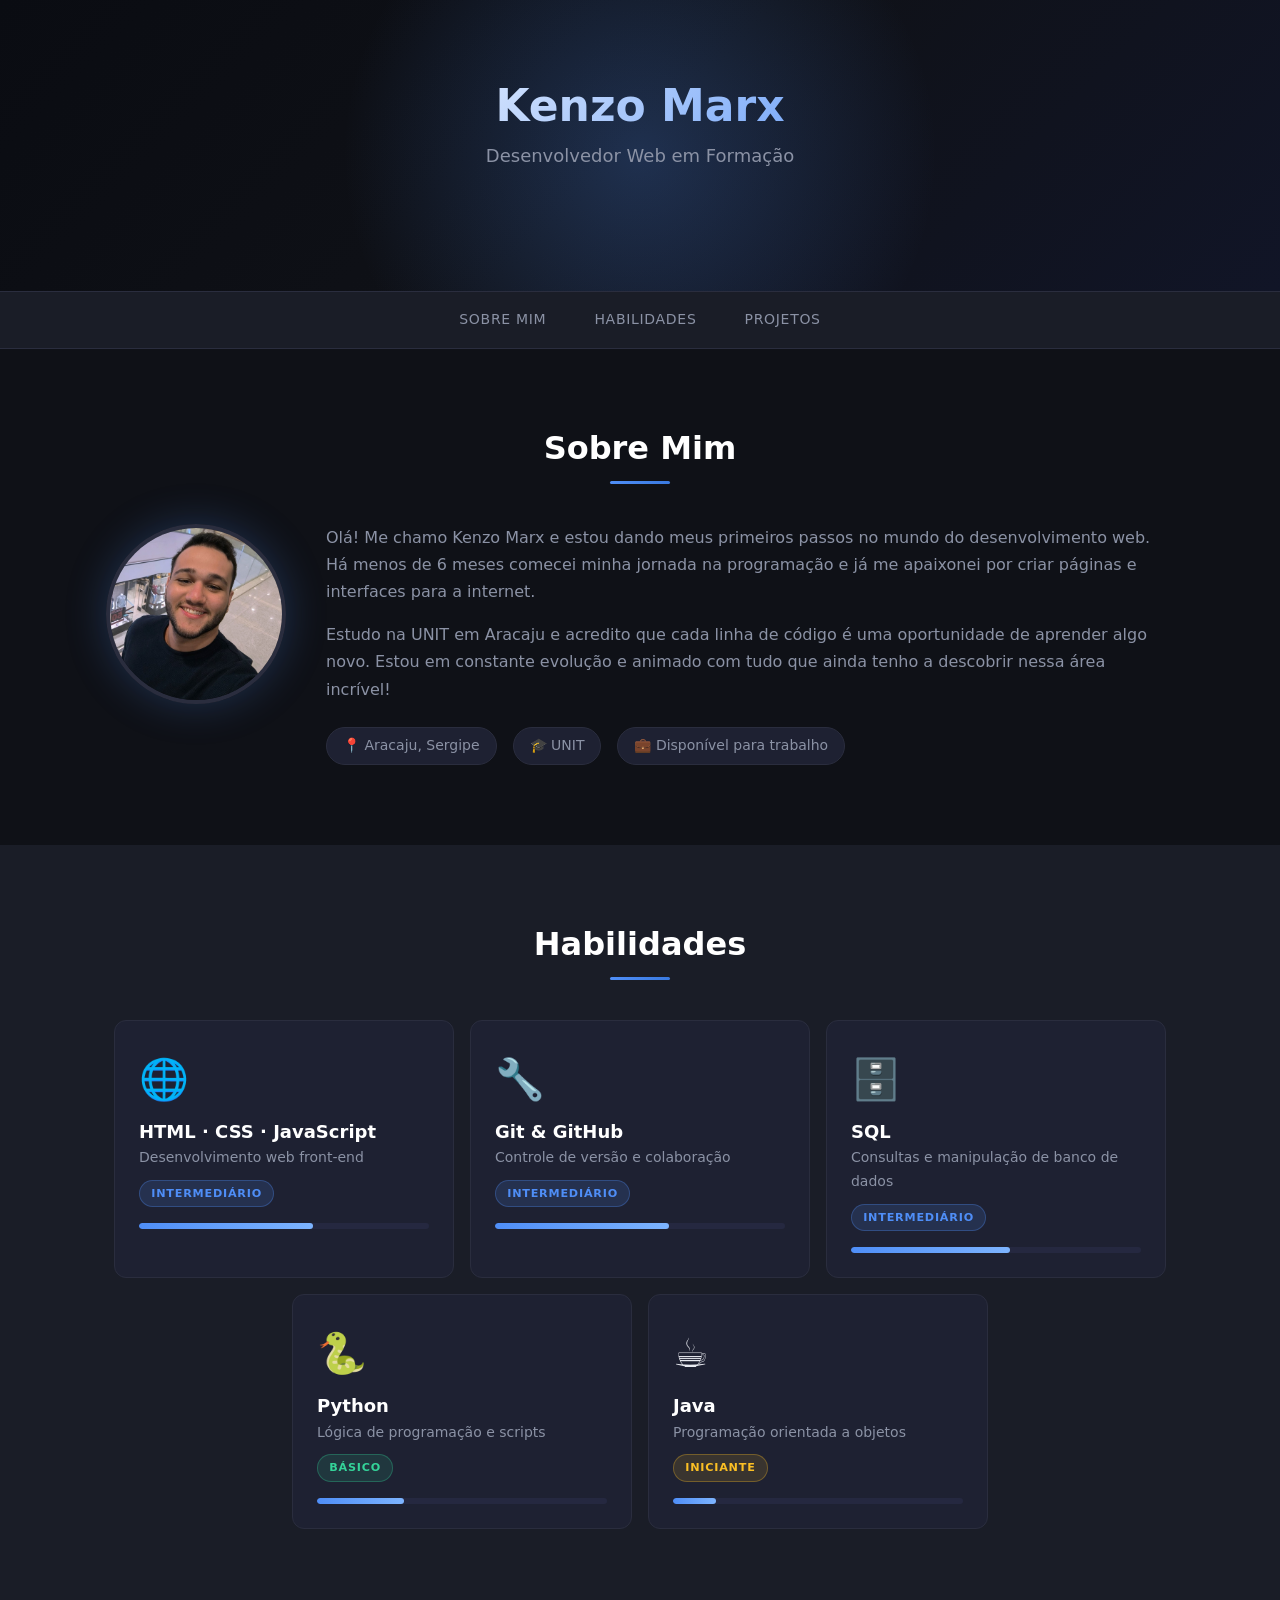
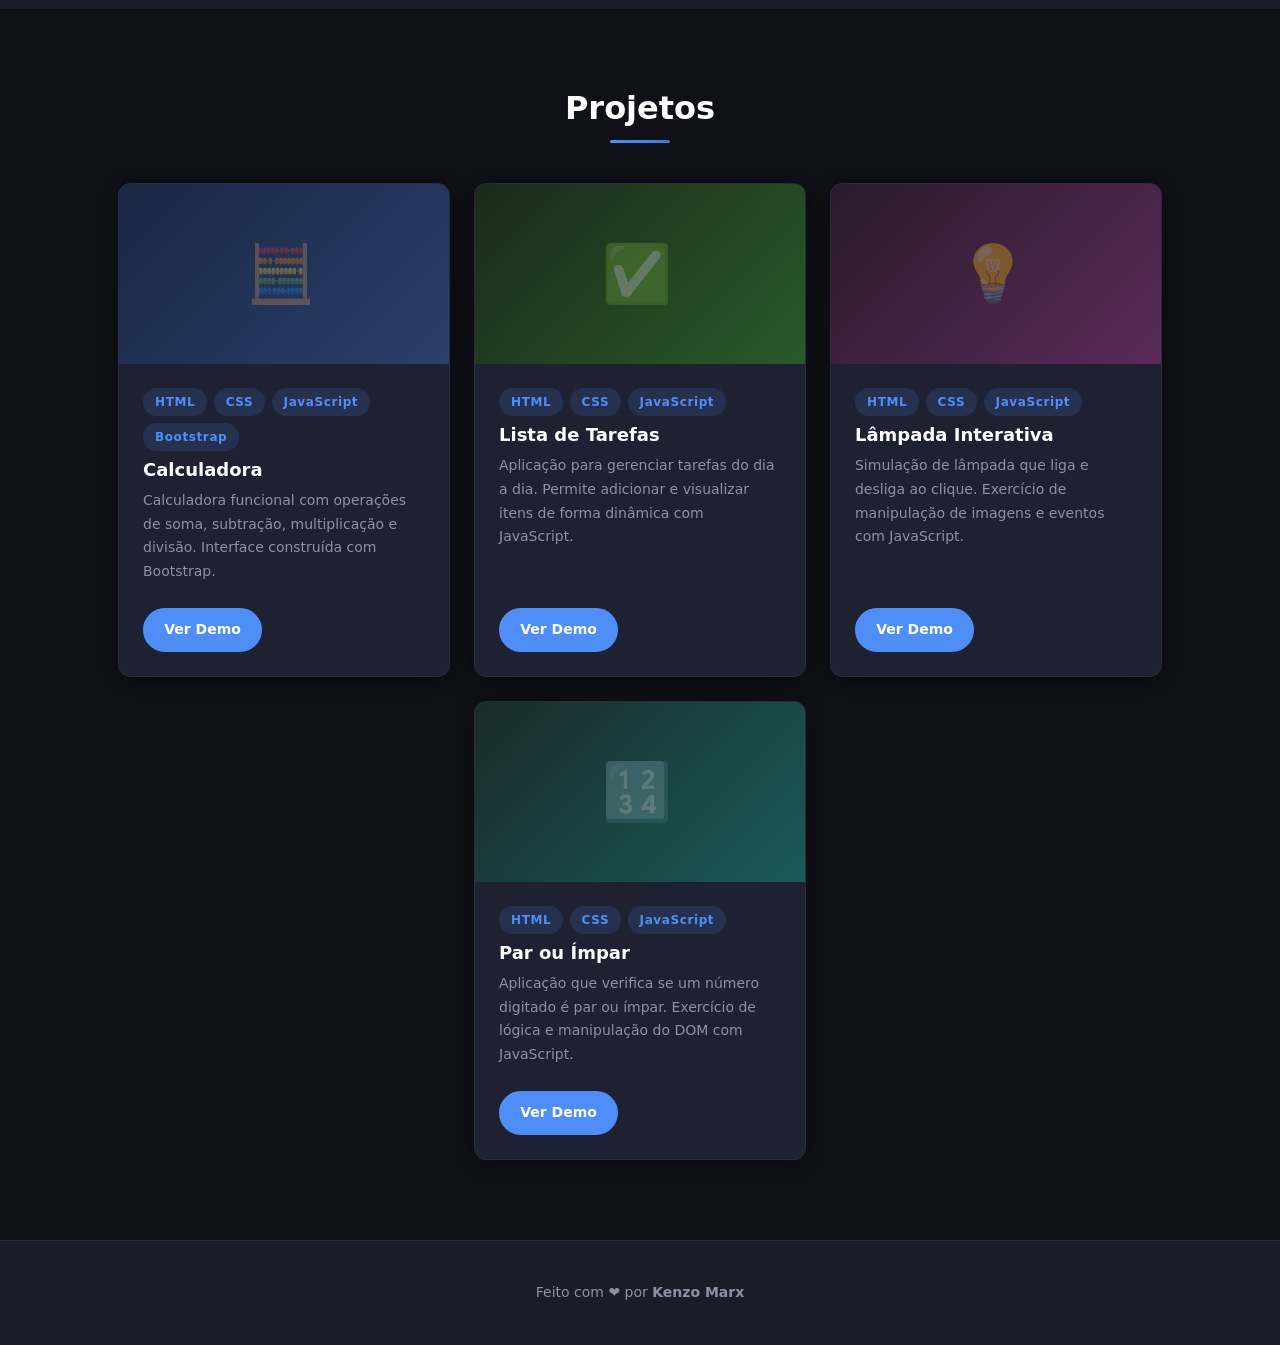
==== index.html @ 4694ff46 "Primeiro commit" ====
<!DOCTYPE html>
<html lang="pt-BR">

<head>
  <meta charset="UTF-8">
  <meta name="viewport" content="width=device-width, initial-scale=1.0">
  <meta name="description" content="Portfólio de Kenzo Marx - Desenvolvedor Web em formação">
  <title>Kenzo Marx | Desenvolvedor Web</title>
  <link rel="stylesheet" href="style.css">
</head>

<body>

  <header class="cabecalho">
    <div class="cabecalho__conteudo">
      <h1 class="cabecalho__nome">Kenzo Marx</h1>
      <p class="cabecalho__profissao">Desenvolvedor Web em Formação</p>
    </div>
  </header>

  <nav class="navegacao" id="navegacao">
    <ul class="navegacao__lista">
      <li class="navegacao__item">
        <a href="#sobre" class="navegacao__link">Sobre Mim</a>
      </li>
      <li class="navegacao__item">
        <a href="#habilidades" class="navegacao__link">Habilidades</a>
      </li>
      <li class="navegacao__item">
        <a href="#projetos" class="navegacao__link">Projetos</a>
      </li>
    </ul>
  </nav>

  <main>

    <section class="secao" id="sobre">
      <div class="conteiner">
        <h2 class="secao__titulo">Sobre Mim</h2>
        <div class="sobre">
          <div class="sobre__foto">
            <img
              src="imgs/WhatsApp Image 2026-05-05 at 22.52.01.jpeg"
              alt="Foto de Kenzo Marx"
              class="foto-perfil"
            >
          </div>
          <div class="sobre__texto">
            <p>
              Olá! Me chamo Kenzo Marx e estou dando meus primeiros passos
              no mundo do desenvolvimento web. Há menos de 6 meses comecei
              minha jornada na programação e já me apaixonei por criar
              páginas e interfaces para a internet.
            </p>
            <p>
              Estudo na UNIT em Aracaju e acredito que cada linha de código
              é uma oportunidade de aprender algo novo. Estou em constante
              evolução e animado com tudo que ainda tenho a descobrir
              nessa área incrível!
            </p>
            <div class="sobre__informacoes">
              <span class="sobre__dado">📍 Aracaju, Sergipe</span>
              <span class="sobre__dado">🎓 UNIT</span>
              <span class="sobre__dado">💼 Disponível para trabalho</span>
            </div>
          </div>
        </div>
      </div>
    </section>

    <section class="secao secao--alternada" id="habilidades">
      <div class="conteiner">
        <h2 class="secao__titulo">Habilidades</h2>
        <div class="habilidades">

          <div class="cartao-habilidade">
            <div class="cartao-habilidade__icone">🌐</div>
            <h3 class="cartao-habilidade__nome">HTML · CSS · JavaScript</h3>
            <p class="cartao-habilidade__descricao">Desenvolvimento web front-end</p>
            <span class="cartao-habilidade__nivel cartao-habilidade__nivel--intermediario">Intermediário</span>
            <div class="cartao-habilidade__barra">
              <div class="cartao-habilidade__progresso" style="--progresso: 60%"></div>
            </div>
          </div>

          <div class="cartao-habilidade">
            <div class="cartao-habilidade__icone">🔧</div>
            <h3 class="cartao-habilidade__nome">Git & GitHub</h3>
            <p class="cartao-habilidade__descricao">Controle de versão e colaboração</p>
            <span class="cartao-habilidade__nivel cartao-habilidade__nivel--intermediario">Intermediário</span>
            <div class="cartao-habilidade__barra">
              <div class="cartao-habilidade__progresso" style="--progresso: 60%"></div>
            </div>
          </div>

          <div class="cartao-habilidade">
            <div class="cartao-habilidade__icone">🗄️</div>
            <h3 class="cartao-habilidade__nome">SQL</h3>
            <p class="cartao-habilidade__descricao">Consultas e manipulação de banco de dados</p>
            <span class="cartao-habilidade__nivel cartao-habilidade__nivel--intermediario">Intermediário</span>
            <div class="cartao-habilidade__barra">
              <div class="cartao-habilidade__progresso" style="--progresso: 55%"></div>
            </div>
          </div>

          <div class="cartao-habilidade">
            <div class="cartao-habilidade__icone">🐍</div>
            <h3 class="cartao-habilidade__nome">Python</h3>
            <p class="cartao-habilidade__descricao">Lógica de programação e scripts</p>
            <span class="cartao-habilidade__nivel cartao-habilidade__nivel--basico">Básico</span>
            <div class="cartao-habilidade__barra">
              <div class="cartao-habilidade__progresso" style="--progresso: 30%"></div>
            </div>
          </div>

          <div class="cartao-habilidade">
            <div class="cartao-habilidade__icone">☕</div>
            <h3 class="cartao-habilidade__nome">Java</h3>
            <p class="cartao-habilidade__descricao">Programação orientada a objetos</p>
            <span class="cartao-habilidade__nivel cartao-habilidade__nivel--iniciante">Iniciante</span>
            <div class="cartao-habilidade__barra">
              <div class="cartao-habilidade__progresso" style="--progresso: 15%"></div>
            </div>
          </div>

        </div>
      </div>
    </section>

    <section class="secao" id="projetos">
      <div class="conteiner">
        <h2 class="secao__titulo">Projetos</h2>
        <div class="projetos">

          <article class="cartao-projeto">
            <div class="cartao-projeto__imagem">
              <div class="cartao-projeto__reserva cartao-projeto__reserva--1">
                <span>🧮</span>
              </div>
            </div>
            <div class="cartao-projeto__corpo">
              <div class="cartao-projeto__etiquetas">
                <span class="etiqueta">HTML</span>
                <span class="etiqueta">CSS</span>
                <span class="etiqueta">JavaScript</span>
                <span class="etiqueta">Bootstrap</span>
              </div>
              <h3 class="cartao-projeto__titulo">Calculadora</h3>
              <p class="cartao-projeto__descricao">
                Calculadora funcional com operações de soma, subtração,
                multiplicação e divisão. Interface construída com Bootstrap.
              </p>
              <div class="cartao-projeto__links">
                <a href="calculadora/index2.html" target="_blank" class="botao botao--primario botao--pequeno">Ver Demo</a>
              </div>
            </div>
          </article>

          <article class="cartao-projeto">
            <div class="cartao-projeto__imagem">
              <div class="cartao-projeto__reserva cartao-projeto__reserva--2">
                <span>✅</span>
              </div>
            </div>
            <div class="cartao-projeto__corpo">
              <div class="cartao-projeto__etiquetas">
                <span class="etiqueta">HTML</span>
                <span class="etiqueta">CSS</span>
                <span class="etiqueta">JavaScript</span>
              </div>
              <h3 class="cartao-projeto__titulo">Lista de Tarefas</h3>
              <p class="cartao-projeto__descricao">
                Aplicação para gerenciar tarefas do dia a dia. Permite
                adicionar e visualizar itens de forma dinâmica com JavaScript.
              </p>
              <div class="cartao-projeto__links">
                <a href="atividade_lista_tarefas/index3.html" target="_blank" class="botao botao--primario botao--pequeno">Ver Demo</a>
              </div>
            </div>
          </article>

          <article class="cartao-projeto">
            <div class="cartao-projeto__imagem">
              <div class="cartao-projeto__reserva cartao-projeto__reserva--3">
                <span>💡</span>
              </div>
            </div>
            <div class="cartao-projeto__corpo">
              <div class="cartao-projeto__etiquetas">
                <span class="etiqueta">HTML</span>
                <span class="etiqueta">CSS</span>
                <span class="etiqueta">JavaScript</span>
              </div>
              <h3 class="cartao-projeto__titulo">Lâmpada Interativa</h3>
              <p class="cartao-projeto__descricao">
                Simulação de lâmpada que liga e desliga ao clique.
                Exercício de manipulação de imagens e eventos com JavaScript.
              </p>
              <div class="cartao-projeto__links">
                <a href="Lampada - Atividade/index.html" target="_blank" class="botao botao--primario botao--pequeno">Ver Demo</a>
              </div>
            </div>
          </article>

          <article class="cartao-projeto">
            <div class="cartao-projeto__imagem">
              <div class="cartao-projeto__reserva cartao-projeto__reserva--4">
                <span>🔢</span>
              </div>
            </div>
            <div class="cartao-projeto__corpo">
              <div class="cartao-projeto__etiquetas">
                <span class="etiqueta">HTML</span>
                <span class="etiqueta">CSS</span>
                <span class="etiqueta">JavaScript</span>
              </div>
              <h3 class="cartao-projeto__titulo">Par ou Ímpar</h3>
              <p class="cartao-projeto__descricao">
                Aplicação que verifica se um número digitado é par ou ímpar.
                Exercício de lógica e manipulação do DOM com JavaScript.
              </p>
              <div class="cartao-projeto__links">
                <a href="par ou impar/index1.html" target="_blank" class="botao botao--primario botao--pequeno">Ver Demo</a>
              </div>
            </div>
          </article>

        </div>
      </div>
    </section>


  </main>

  <footer class="rodape">
    <div class="conteiner">
      <div class="rodape__conteudo">
        <p class="rodape__texto">
          Feito com <span class="rodape__coracao">❤️</span> por
          <strong>Kenzo Marx</strong>
      </div>
    </div>
  </footer>

</body>
</html>
---- style.css ----
:root {
  --cor-primaria: #4f8ef7;
  --cor-primaria-escura: #3a7ae0;
  --cor-primaria-brilho: rgba(79, 142, 247, 0.25);

  --cor-fundo: #0f1117;
  --cor-fundo-alt: #1a1d27;
  --cor-fundo-cartao: #1e2132;
  --cor-fundo-entrada: #252840;

  --cor-texto: #e8eaf0;
  --cor-texto-suave: #8b92a5;
  --cor-texto-titulo: #ffffff;

  --cor-borda: #2a2d3e;
  --sombra-cartao: 0 4px 20px rgba(0, 0, 0, 0.4);
  --sombra-cartao-hover: 0 8px 40px rgba(79, 142, 247, 0.2);

  --fonte-familia: 'Segoe UI', system-ui, -apple-system, sans-serif;
  --fonte-tamanho-base: 1rem;
  --fonte-tamanho-pequena: 0.875rem;
  --fonte-tamanho-grande: 1.125rem;
  --fonte-tamanho-xl: 1.5rem;
  --fonte-tamanho-2xl: 2rem;
  --fonte-tamanho-3xl: 2.75rem;

  --espaco-xs: 0.5rem;
  --espaco-pequeno: 1rem;
  --espaco-medio: 1.5rem;
  --espaco-grande: 2.5rem;
  --espaco-xl: 5rem;

  --borda-arredondada-pequena: 8px;
  --borda-arredondada-media: 12px;
  --borda-arredondada-grande: 20px;
  --borda-arredondada-total: 9999px;

  --transicao: 0.3s ease;
}

*, *::before, *::after {
  box-sizing: border-box;
  margin: 0;
  padding: 0;
}

html {
  scroll-behavior: smooth;
}

body {
  font-family: var(--fonte-familia);
  font-size: var(--fonte-tamanho-base);
  line-height: 1.7;
  color: var(--cor-texto);
  background-color: var(--cor-fundo);
}

h1, h2, h3, h4, h5, h6 {
  color: var(--cor-texto-titulo);
  line-height: 1.2;
  font-weight: 700;
}

a {
  color: var(--cor-primaria);
  text-decoration: none;
}

img {
  max-width: 100%;
  display: block;
}

ul {
  list-style: none;
}

.conteiner {
  width: 100%;
  max-width: 1100px;
  margin-left: auto;
  margin-right: auto;
  padding-left: var(--espaco-pequeno);
  padding-right: var(--espaco-pequeno);
}

.botao {
  display: inline-flex;
  align-items: center;
  justify-content: center;
  gap: var(--espaco-xs);
  padding: 0.75rem 1.75rem;
  border-radius: var(--borda-arredondada-total);
  font-size: var(--fonte-tamanho-base);
  font-weight: 600;
  cursor: pointer;
  border: 2px solid transparent;
  transition: all var(--transicao);
}

.botao--primario {
  background-color: var(--cor-primaria);
  color: #ffffff;
  border-color: var(--cor-primaria);
}

.botao--primario:hover {
  background-color: var(--cor-primaria-escura);
  border-color: var(--cor-primaria-escura);
  transform: translateY(-2px);
  box-shadow: 0 6px 20px var(--cor-primaria-brilho);
}

.botao--contorno {
  background-color: transparent;
  color: var(--cor-primaria);
  border-color: var(--cor-primaria);
}

.botao--contorno:hover {
  background-color: var(--cor-primaria);
  color: #ffffff;
  transform: translateY(-2px);
}

.botao--pequeno {
  padding: 0.5rem 1.2rem;
  font-size: var(--fonte-tamanho-pequena);
}

.botao--cheio {
  width: 100%;
}

.etiqueta {
  display: inline-block;
  padding: 0.25rem 0.75rem;
  background-color: rgba(79, 142, 247, 0.15);
  color: var(--cor-primaria);
  border-radius: var(--borda-arredondada-total);
  font-size: 0.75rem;
  font-weight: 600;
  letter-spacing: 0.05em;
}

.cabecalho {
  background: linear-gradient(135deg, #0a0c12 0%, #0f1117 50%, #111527 100%);
  padding: var(--espaco-xl) var(--espaco-pequeno);
  text-align: center;
  position: relative;
  overflow: hidden;
  border-bottom: 1px solid var(--cor-borda);
}

.cabecalho::before {
  content: '';
  position: absolute;
  top: -50%;
  left: 50%;
  transform: translateX(-50%);
  width: 600px;
  height: 600px;
  background: radial-gradient(circle, var(--cor-primaria-brilho) 0%, transparent 70%);
  pointer-events: none;
}

.cabecalho__conteudo {
  position: relative;
  z-index: 1;
  max-width: 700px;
  margin: 0 auto;
}

.cabecalho__nome {
  font-size: var(--fonte-tamanho-3xl);
  margin-bottom: var(--espaco-xs);
  background: linear-gradient(135deg, #ffffff, var(--cor-primaria));
  -webkit-background-clip: text;
  background-clip: text;
  -webkit-text-fill-color: transparent;
}

.cabecalho__profissao {
  font-size: var(--fonte-tamanho-grande);
  color: var(--cor-texto-suave);
  margin-bottom: var(--espaco-grande);
}

.navegacao {
  background-color: var(--cor-fundo-alt);
  border-bottom: 1px solid var(--cor-borda);
  position: sticky;
  top: 0;
  z-index: 100;
}

.navegacao__lista {
  display: flex;
  justify-content: center;
  flex-wrap: wrap;
  gap: 0;
  padding: 0 var(--espaco-pequeno);
}

.navegacao__link {
  display: block;
  padding: var(--espaco-pequeno) var(--espaco-medio);
  color: var(--cor-texto-suave);
  font-weight: 500;
  font-size: var(--fonte-tamanho-pequena);
  letter-spacing: 0.05em;
  text-transform: uppercase;
  transition: color var(--transicao);
  position: relative;
}

.navegacao__link::after {
  content: '';
  position: absolute;
  bottom: 0;
  left: 50%;
  transform: translateX(-50%);
  width: 0;
  height: 2px;
  background-color: var(--cor-primaria);
  transition: width var(--transicao);
}

.navegacao__link:hover {
  color: var(--cor-texto);
}

.navegacao__link:hover::after {
  width: 100%;
}

.secao {
  padding: var(--espaco-xl) var(--espaco-pequeno);
}

.secao--alternada {
  background-color: var(--cor-fundo-alt);
}

.secao__titulo {
  font-size: var(--fonte-tamanho-2xl);
  text-align: center;
  margin-bottom: var(--espaco-grande);
  position: relative;
  padding-bottom: var(--espaco-pequeno);
}

.secao__titulo::after {
  content: '';
  position: absolute;
  bottom: 0;
  left: 50%;
  transform: translateX(-50%);
  width: 60px;
  height: 3px;
  background: linear-gradient(90deg, var(--cor-primaria), var(--cor-primaria-escura));
  border-radius: var(--borda-arredondada-total);
}

.sobre {
  display: flex;
  align-items: flex-start;
  gap: var(--espaco-grande);
}

.sobre__foto {
  flex-shrink: 0;
}

.foto-perfil {
  width: 180px;
  height: 180px;
  border-radius: 50%;
  object-fit: cover;
  object-position: center top;
  border: 4px solid var(--cor-borda);
  box-shadow: 0 0 40px var(--cor-primaria-brilho);
}

.foto-reserva {
  width: 180px;
  height: 180px;
  border-radius: 50%;
  background: linear-gradient(135deg, var(--cor-primaria), var(--cor-primaria-escura));
  display: flex;
  align-items: center;
  justify-content: center;
  font-size: 3rem;
  font-weight: 700;
  color: white;
  border: 4px solid var(--cor-borda);
  box-shadow: 0 0 40px var(--cor-primaria-brilho);
}

.sobre__texto p {
  color: var(--cor-texto-suave);
  margin-bottom: var(--espaco-pequeno);
}

.sobre__informacoes {
  display: flex;
  flex-wrap: wrap;
  gap: var(--espaco-pequeno);
  margin-top: var(--espaco-medio);
}

.sobre__dado {
  display: inline-flex;
  align-items: center;
  gap: 0.4rem;
  color: var(--cor-texto-suave);
  font-size: var(--fonte-tamanho-pequena);
  background-color: var(--cor-fundo-cartao);
  padding: 0.4rem 1rem;
  border-radius: var(--borda-arredondada-total);
  border: 1px solid var(--cor-borda);
}

.habilidades {
  display: flex;
  flex-wrap: wrap;
  gap: var(--espaco-pequeno);
  justify-content: center;
}

.cartao-habilidade {
  background-color: var(--cor-fundo-cartao);
  border: 1px solid var(--cor-borda);
  border-radius: var(--borda-arredondada-media);
  padding: var(--espaco-medio);
  width: calc(33.333% - var(--espaco-pequeno));
  min-width: 240px;
  transition: transform var(--transicao), box-shadow var(--transicao), border-color var(--transicao);
}

.cartao-habilidade:hover {
  transform: translateY(-5px);
  box-shadow: var(--sombra-cartao-hover);
  border-color: var(--cor-primaria);
}

.cartao-habilidade__icone {
  font-size: 2.5rem;
  margin-bottom: var(--espaco-xs);
}

.cartao-habilidade__nome {
  font-size: var(--fonte-tamanho-grande);
  margin-bottom: 0.25rem;
}

.cartao-habilidade__descricao {
  font-size: var(--fonte-tamanho-pequena);
  color: var(--cor-texto-suave);
  margin-bottom: var(--espaco-xs);
}

.cartao-habilidade__nivel {
  display: inline-block;
  font-size: 0.7rem;
  font-weight: 700;
  letter-spacing: 0.07em;
  text-transform: uppercase;
  padding: 0.2rem 0.7rem;
  border-radius: var(--borda-arredondada-total);
  margin-bottom: var(--espaco-pequeno);
}

.cartao-habilidade__nivel--intermediario {
  background-color: rgba(79, 142, 247, 0.15);
  color: var(--cor-primaria);
  border: 1px solid rgba(79, 142, 247, 0.3);
}

.cartao-habilidade__nivel--basico {
  background-color: rgba(52, 211, 153, 0.12);
  color: #34d399;
  border: 1px solid rgba(52, 211, 153, 0.3);
}

.cartao-habilidade__nivel--iniciante {
  background-color: rgba(251, 191, 36, 0.12);
  color: #fbbf24;
  border: 1px solid rgba(251, 191, 36, 0.3);
}

.cartao-habilidade__barra {
  height: 6px;
  background-color: var(--cor-fundo-entrada);
  border-radius: var(--borda-arredondada-total);
  overflow: hidden;
}

.cartao-habilidade__progresso {
  height: 100%;
  width: var(--progresso);
  background: linear-gradient(90deg, var(--cor-primaria), #7db4ff);
  border-radius: var(--borda-arredondada-total);
}

.projetos {
  display: flex;
  flex-wrap: wrap;
  gap: var(--espaco-medio);
  justify-content: center;
}

.cartao-projeto {
  background-color: var(--cor-fundo-cartao);
  border: 1px solid var(--cor-borda);
  border-radius: var(--borda-arredondada-media);
  overflow: hidden;
  width: calc(33.333% - var(--espaco-medio));
  min-width: 280px;
  display: flex;
  flex-direction: column;
  transition: transform var(--transicao), box-shadow var(--transicao), border-color var(--transicao);
  box-shadow: var(--sombra-cartao);
}

.cartao-projeto:hover {
  transform: translateY(-8px);
  box-shadow: var(--sombra-cartao-hover);
  border-color: var(--cor-primaria);
}

.cartao-projeto__imagem {
  height: 180px;
  overflow: hidden;
}

.cartao-projeto__reserva {
  width: 100%;
  height: 100%;
  display: flex;
  align-items: center;
  justify-content: center;
  font-size: 3.5rem;
  font-weight: 700;
  color: rgba(255, 255, 255, 0.3);
  letter-spacing: 0.1em;
  text-transform: uppercase;
}

.cartao-projeto__reserva--1 {
  background: linear-gradient(135deg, #1a2744, #2a3f6b);
}
.cartao-projeto__reserva--2 {
  background: linear-gradient(135deg, #1a2a1a, #2a5a2a);
}
.cartao-projeto__reserva--3 {
  background: linear-gradient(135deg, #2a1a2a, #5a2a5a);
}
.cartao-projeto__reserva--4 {
  background: linear-gradient(135deg, #1a2a2a, #1a5a5a);
}

.cartao-projeto__corpo {
  padding: var(--espaco-medio);
  display: flex;
  flex-direction: column;
  flex: 1;
}

.cartao-projeto__etiquetas {
  display: flex;
  flex-wrap: wrap;
  gap: 0.4rem;
  margin-bottom: var(--espaco-xs);
}

.cartao-projeto__titulo {
  font-size: var(--fonte-tamanho-grande);
  margin-bottom: var(--espaco-xs);
}

.cartao-projeto__descricao {
  font-size: var(--fonte-tamanho-pequena);
  color: var(--cor-texto-suave);
  margin-bottom: var(--espaco-medio);
  flex: 1;
}

.cartao-projeto__links {
  display: flex;
  gap: var(--espaco-xs);
  margin-top: auto;
}

.contato {
  display: flex;
  gap: var(--espaco-grande);
  align-items: flex-start;
}

.contato__informacoes {
  flex: 1;
}

.contato__informacoes h3 {
  font-size: var(--fonte-tamanho-xl);
  margin-bottom: var(--espaco-xs);
}

.contato__informacoes > p {
  color: var(--cor-texto-suave);
  margin-bottom: var(--espaco-medio);
}

.contato__lista {
  display: flex;
  flex-direction: column;
  gap: var(--espaco-pequeno);
}

.contato__lista li {
  display: flex;
  align-items: center;
  gap: var(--espaco-xs);
}

.contato__icone {
  font-size: 1.25rem;
  flex-shrink: 0;
}

.contato__link {
  color: var(--cor-texto-suave);
  transition: color var(--transicao);
}

.contato__link:hover {
  color: var(--cor-primaria);
}

.contato__formulario {
  flex: 1;
  background-color: var(--cor-fundo-cartao);
  border: 1px solid var(--cor-borda);
  border-radius: var(--borda-arredondada-media);
  padding: var(--espaco-grande);
}

.grupo-campo {
  margin-bottom: var(--espaco-pequeno);
}

.campo-rotulo {
  display: block;
  font-size: var(--fonte-tamanho-pequena);
  font-weight: 600;
  color: var(--cor-texto);
  margin-bottom: 0.4rem;
}

.campo-entrada {
  width: 100%;
  padding: 0.75rem var(--espaco-pequeno);
  background-color: var(--cor-fundo-entrada);
  border: 1px solid var(--cor-borda);
  border-radius: var(--borda-arredondada-pequena);
  color: var(--cor-texto);
  font-size: var(--fonte-tamanho-base);
  font-family: var(--fonte-familia);
  transition: border-color var(--transicao), box-shadow var(--transicao);
  outline: none;
}

.campo-entrada:focus {
  border-color: var(--cor-primaria);
  box-shadow: 0 0 0 3px var(--cor-primaria-brilho);
}

.campo-texto {
  resize: vertical;
  min-height: 130px;
}

.campo-entrada::placeholder {
  color: var(--cor-texto-suave);
  opacity: 0.6;
}

.rodape {
  background-color: var(--cor-fundo-alt);
  border-top: 1px solid var(--cor-borda);
  padding: var(--espaco-grande) var(--espaco-pequeno);
  text-align: center;
}

.rodape__conteudo {
  display: flex;
  flex-direction: column;
  align-items: center;
  gap: var(--espaco-xs);
}

.rodape__texto {
  color: var(--cor-texto-suave);
  font-size: var(--fonte-tamanho-pequena);
}

.rodape__coracao {
  display: inline-block;
  animation: batimento 1.5s ease-in-out infinite;
}

@keyframes batimento {
  0%, 100% { transform: scale(1); }
  50%       { transform: scale(1.3); }
}

.rodape__direitos {
  color: var(--cor-texto-suave);
  font-size: 0.8rem;
  opacity: 0.6;
}

@media (max-width: 900px) {
  .cabecalho__nome {
    font-size: var(--fonte-tamanho-2xl);
  }

  .sobre {
    flex-direction: column;
    align-items: center;
    text-align: center;
  }

  .sobre__informacoes {
    justify-content: center;
  }

  .cartao-habilidade {
    width: calc(50% - var(--espaco-pequeno));
  }

  .cartao-projeto {
    width: 100%;
    max-width: 500px;
  }

  .contato {
    flex-direction: column;
  }

  .contato__formulario {
    width: 100%;
  }
}

@media (max-width: 650px) {
  .secao {
    padding: var(--espaco-grande) var(--espaco-pequeno);
  }

  .cabecalho__nome {
    font-size: var(--fonte-tamanho-xl);
  }

  .foto-reserva,
  .foto-perfil {
    width: 130px;
    height: 130px;
    font-size: 2rem;
  }

  .cartao-habilidade {
    width: 100%;
  }

  .contato__formulario {
    padding: var(--espaco-medio);
  }
}
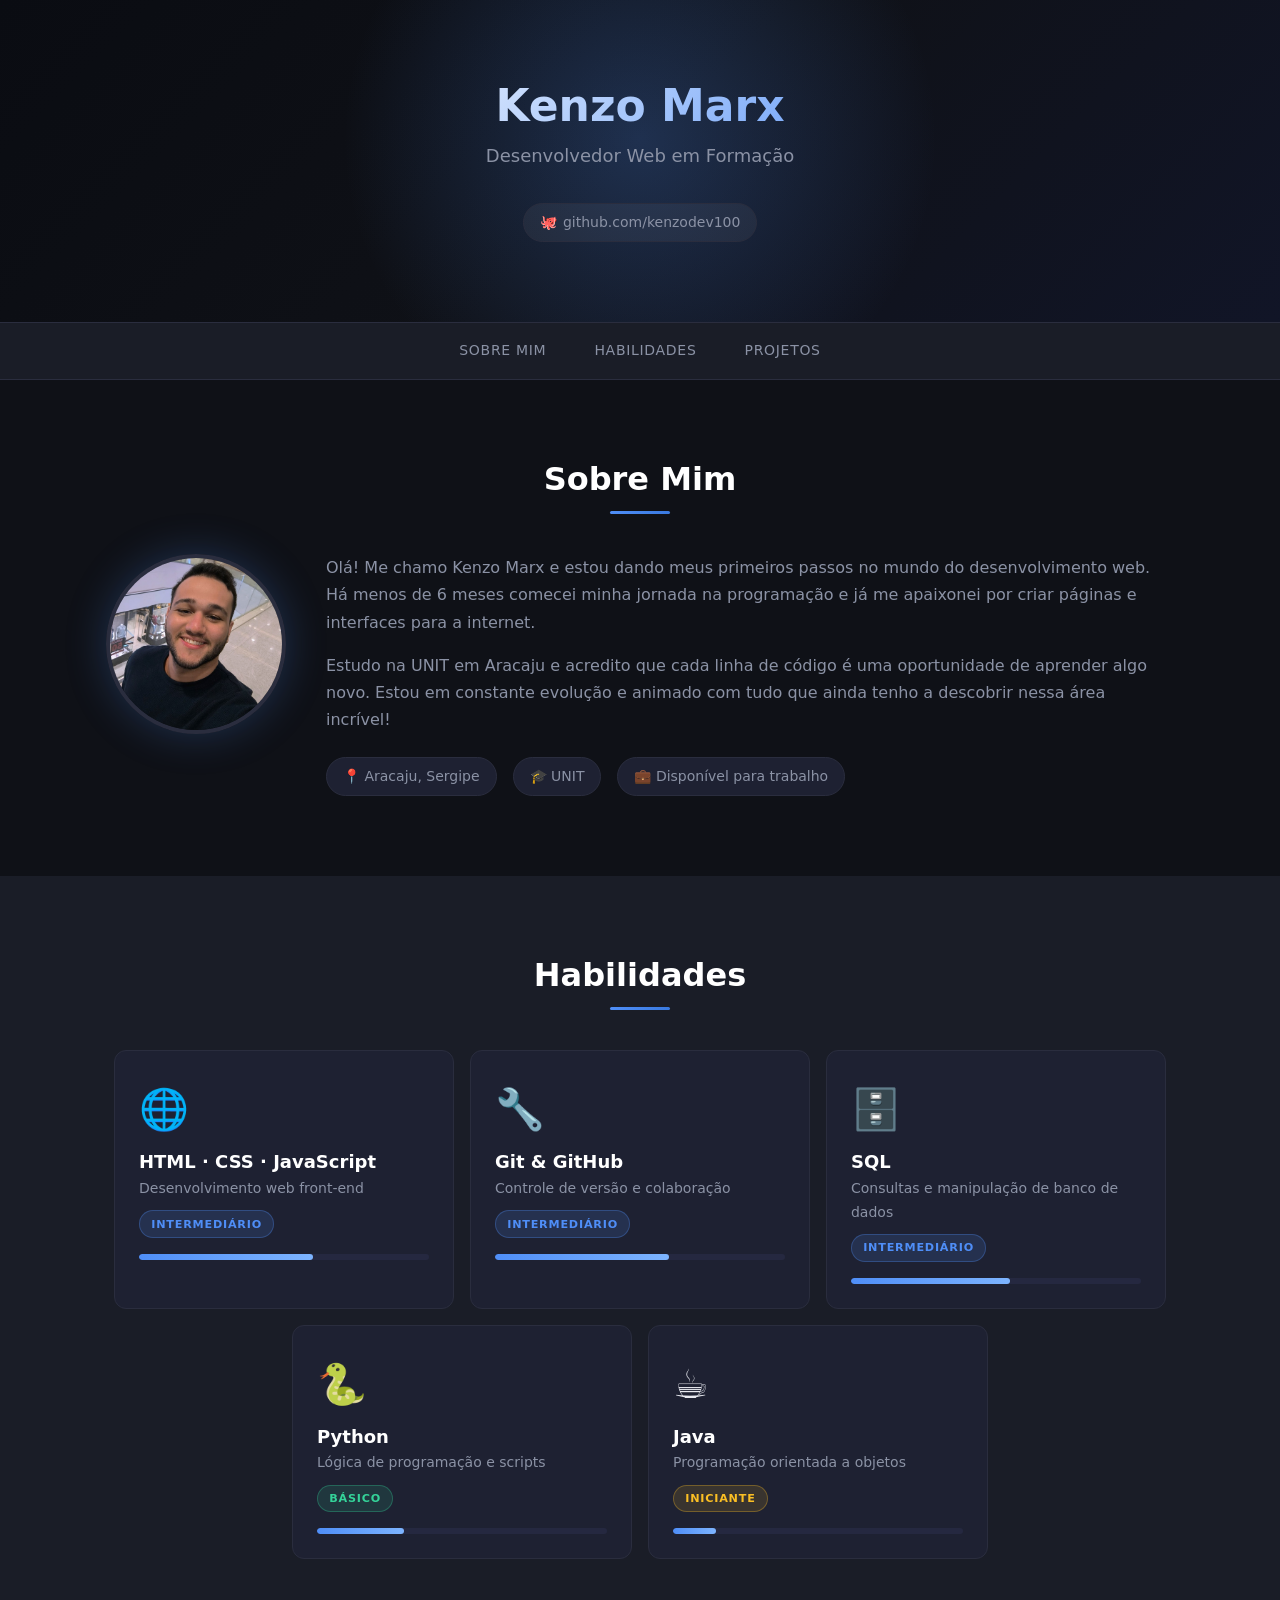
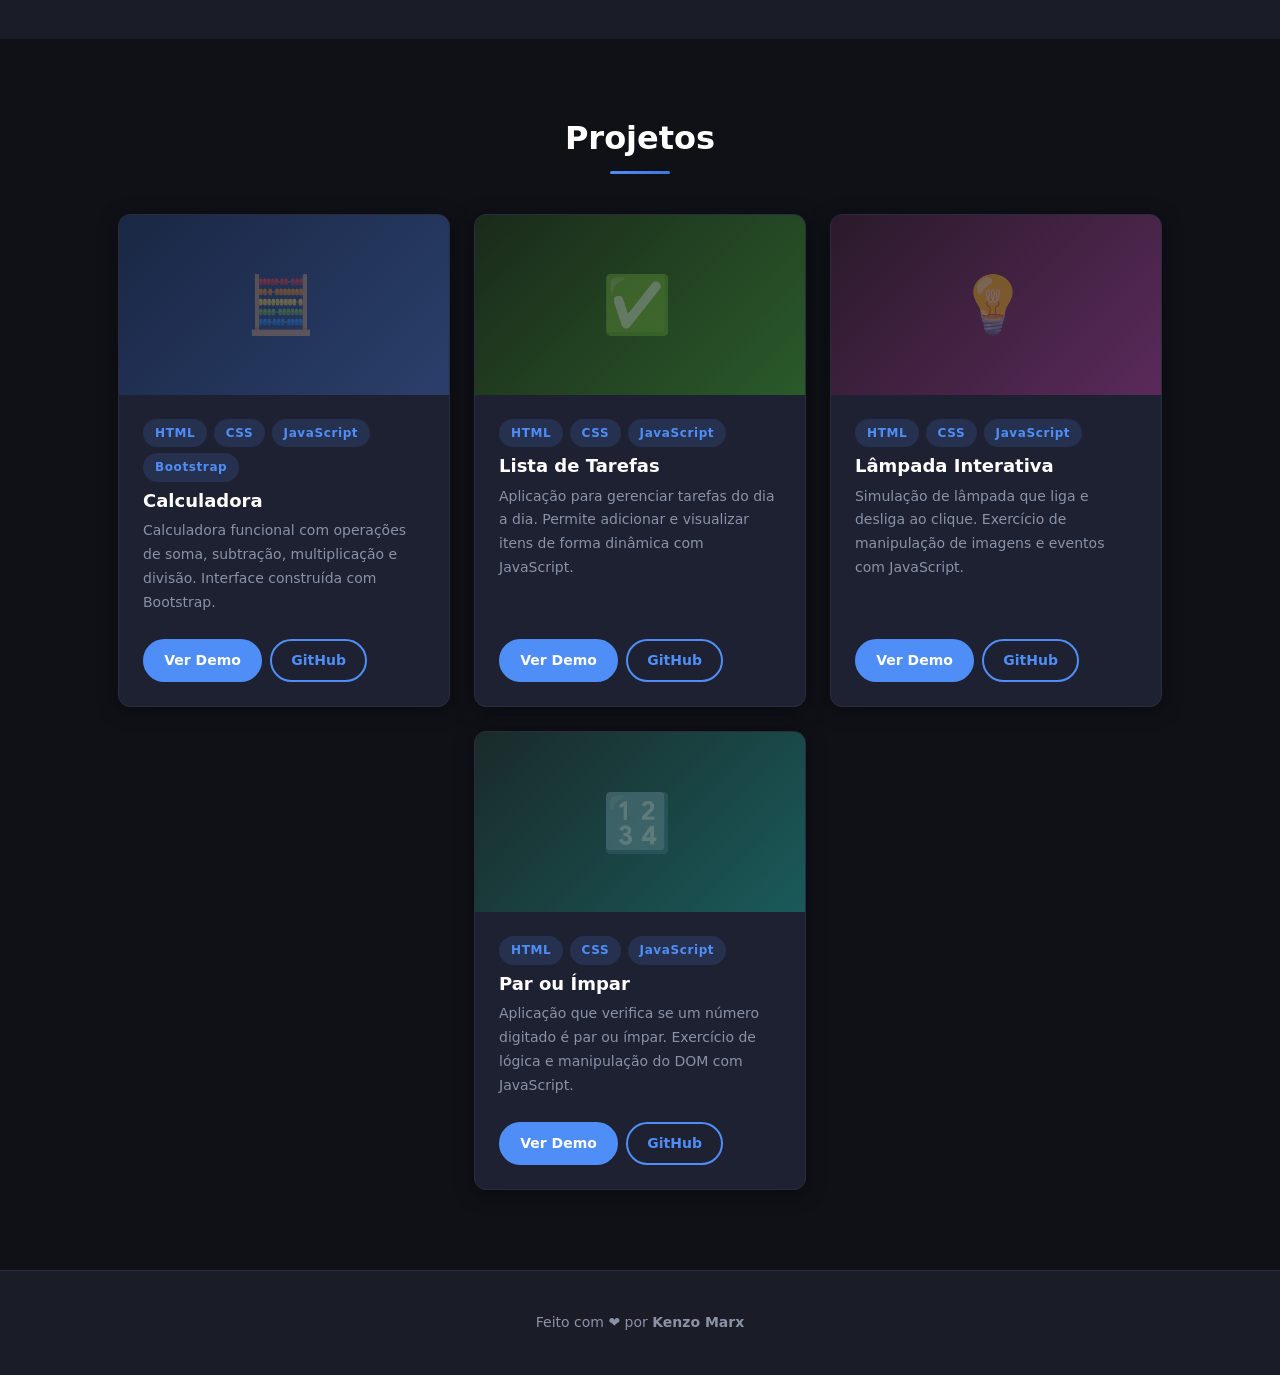
==== commit b9fcc2d0: "mudei" ====
--- a/index.html
+++ b/index.html
@@ -15,6 +15,9 @@
     <div class="cabecalho__conteudo">
       <h1 class="cabecalho__nome">Kenzo Marx</h1>
       <p class="cabecalho__profissao">Desenvolvedor Web em Formação</p>
+      <a href="https://github.com/kenzodev100" target="_blank" rel="noopener" class="cabecalho__github">
+        <span class="cabecalho__github-icone">🐙</span> github.com/kenzodev100
+      </a>
     </div>
   </header>
 
@@ -152,6 +155,7 @@
               </p>
               <div class="cartao-projeto__links">
                 <a href="calculadora/index2.html" target="_blank" class="botao botao--primario botao--pequeno">Ver Demo</a>
+                <a href="https://github.com/kenzodev100/ProjetoPortifolio-/tree/main/calculadora" target="_blank" rel="noopener" class="botao botao--contorno botao--pequeno">GitHub</a>
               </div>
             </div>
           </article>
@@ -175,6 +179,7 @@
               </p>
               <div class="cartao-projeto__links">
                 <a href="atividade_lista_tarefas/index3.html" target="_blank" class="botao botao--primario botao--pequeno">Ver Demo</a>
+                <a href="https://github.com/kenzodev100/ProjetoPortifolio-/tree/main/atividade_lista_tarefas" target="_blank" rel="noopener" class="botao botao--contorno botao--pequeno">GitHub</a>
               </div>
             </div>
           </article>
@@ -198,6 +203,7 @@
               </p>
               <div class="cartao-projeto__links">
                 <a href="Lampada - Atividade/index.html" target="_blank" class="botao botao--primario botao--pequeno">Ver Demo</a>
+                <a href="https://github.com/kenzodev100/ProjetoPortifolio-/tree/main/Lampada%20-%20Atividade" target="_blank" rel="noopener" class="botao botao--contorno botao--pequeno">GitHub</a>
               </div>
             </div>
           </article>
@@ -221,6 +227,7 @@
               </p>
               <div class="cartao-projeto__links">
                 <a href="par ou impar/index1.html" target="_blank" class="botao botao--primario botao--pequeno">Ver Demo</a>
+                <a href="https://github.com/kenzodev100/ProjetoPortifolio-/tree/main/par%20ou%20impar" target="_blank" rel="noopener" class="botao botao--contorno botao--pequeno">GitHub</a>
               </div>
             </div>
           </article>
--- a/style.css
+++ b/style.css
@@ -184,7 +184,27 @@
 .cabecalho__profissao {
   font-size: var(--fonte-tamanho-grande);
   color: var(--cor-texto-suave);
-  margin-bottom: var(--espaco-grande);
+  margin-bottom: var(--espaco-pequeno);
+}
+
+.cabecalho__github {
+  display: inline-flex;
+  align-items: center;
+  gap: 0.4rem;
+  color: var(--cor-texto-suave);
+  font-size: var(--fonte-tamanho-pequena);
+  background-color: rgba(255, 255, 255, 0.05);
+  border: 1px solid var(--cor-borda);
+  padding: 0.4rem 1rem;
+  border-radius: var(--borda-arredondada-total);
+  margin-top: var(--espaco-pequeno);
+  transition: color var(--transicao), border-color var(--transicao), background-color var(--transicao);
+}
+
+.cabecalho__github:hover {
+  color: var(--cor-texto);
+  border-color: var(--cor-primaria);
+  background-color: rgba(79, 142, 247, 0.08);
 }
 
 .navegacao {
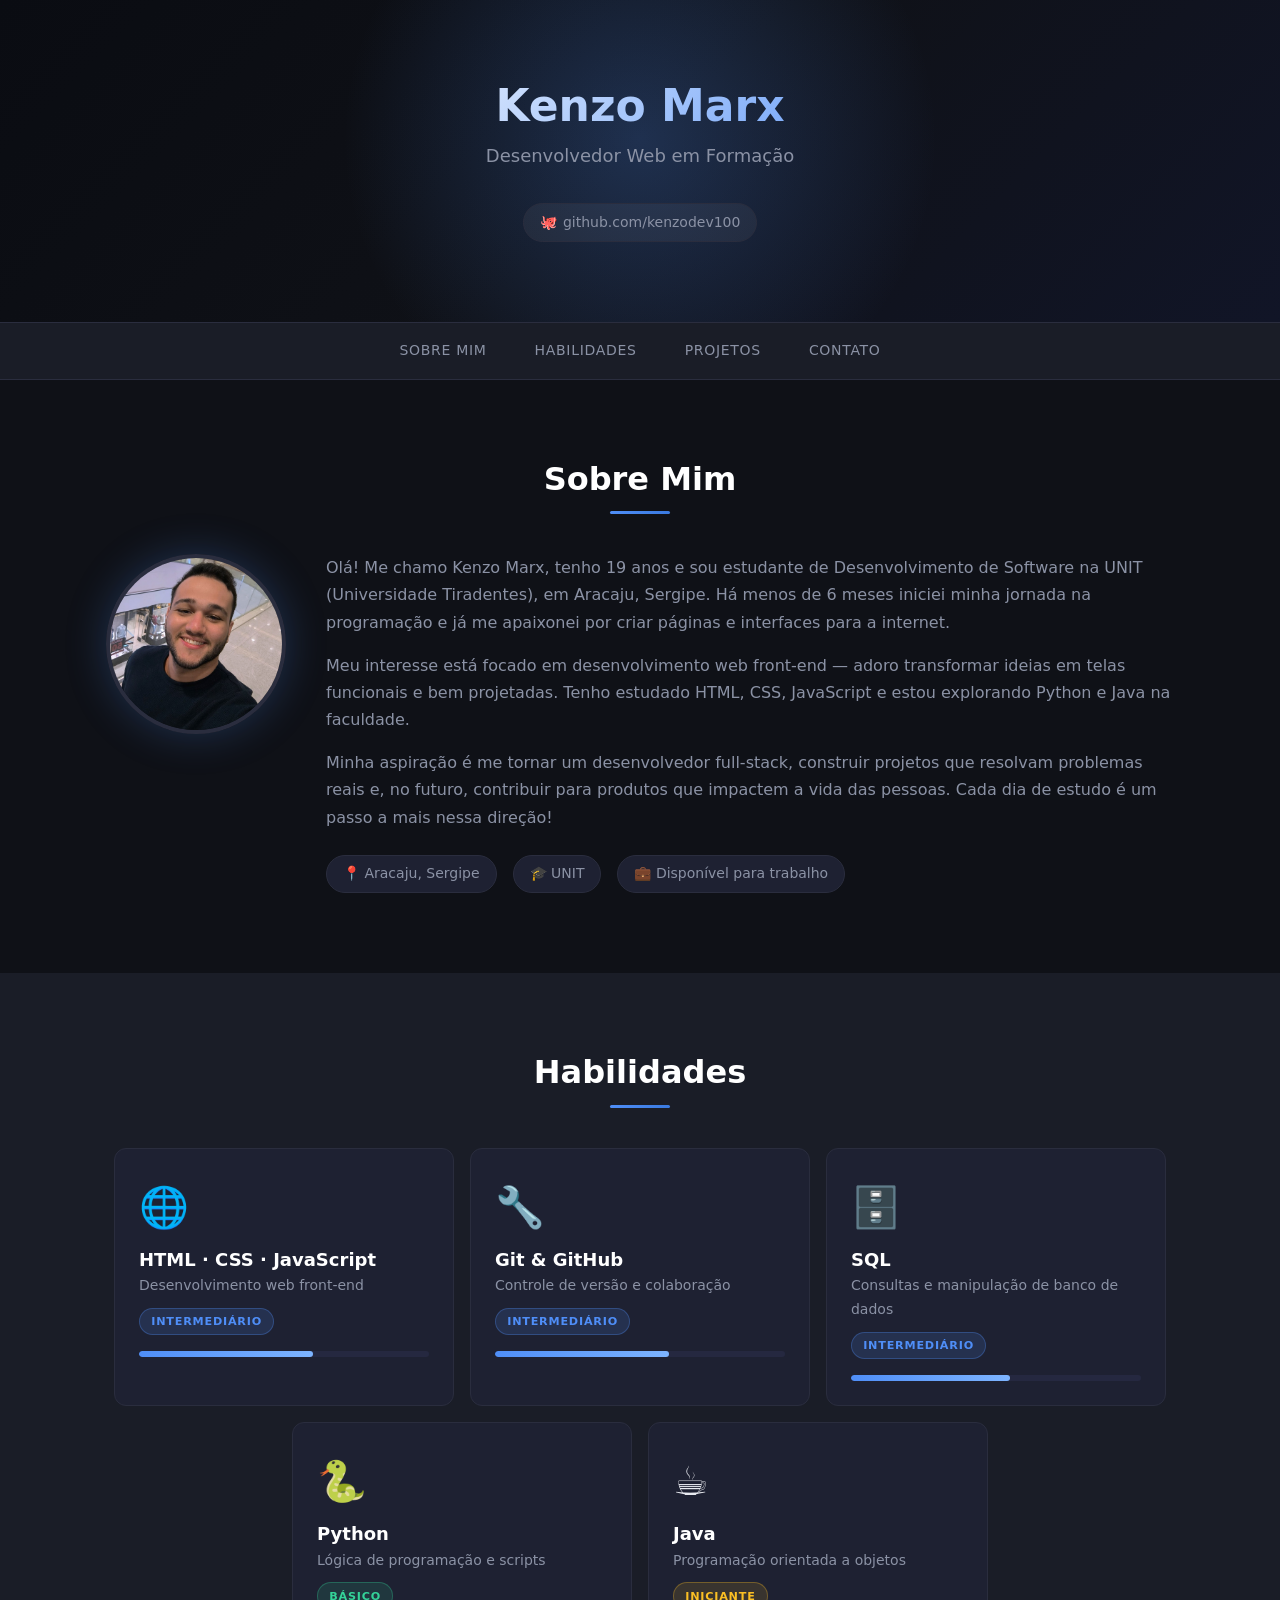
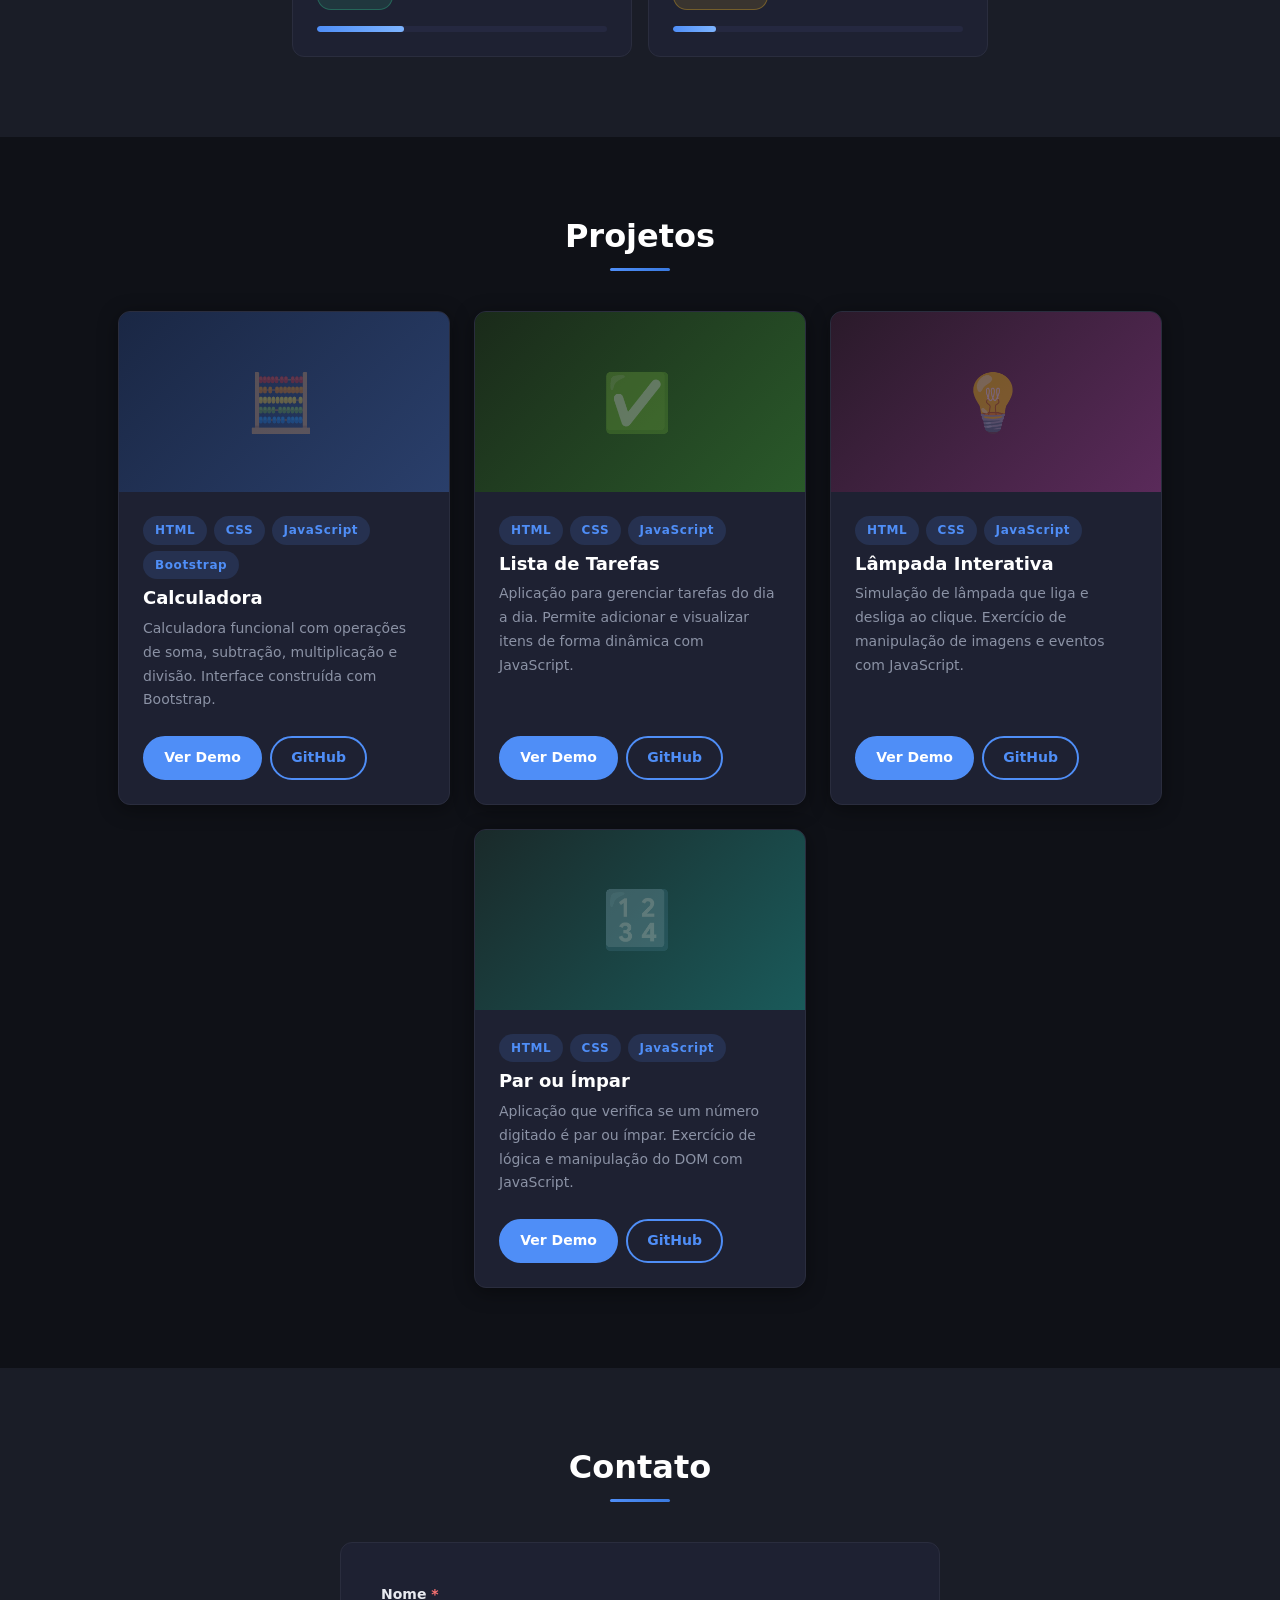
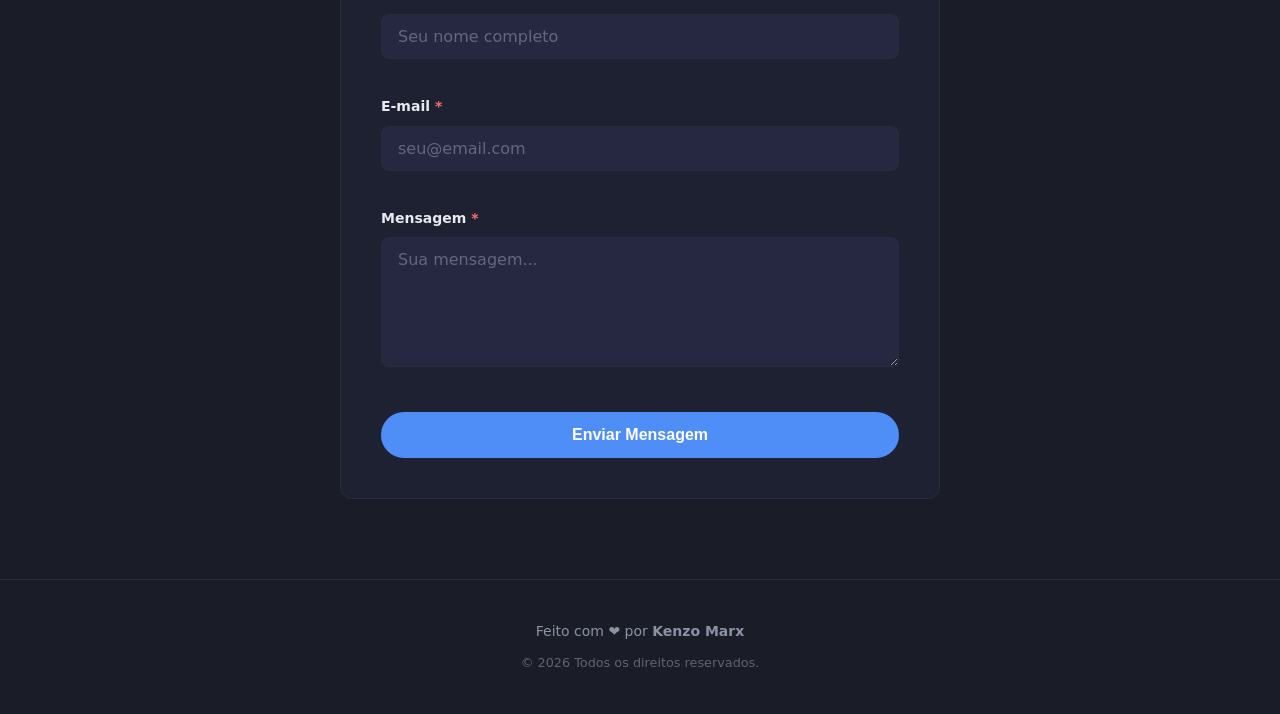
==== commit dd517ec9: "mudando" ====
--- a/index.html
+++ b/index.html
@@ -7,6 +7,7 @@
   <meta name="description" content="Portfólio de Kenzo Marx - Desenvolvedor Web em formação">
   <title>Kenzo Marx | Desenvolvedor Web</title>
   <link rel="stylesheet" href="style.css">
+  <script src="script.js" defer></script>
 </head>
 
 <body>
@@ -32,6 +33,9 @@
       <li class="navegacao__item">
         <a href="#projetos" class="navegacao__link">Projetos</a>
       </li>
+      <li class="navegacao__item">
+        <a href="#contato" class="navegacao__link">Contato</a>
+      </li>
     </ul>
   </nav>
 
@@ -50,16 +54,23 @@
           </div>
           <div class="sobre__texto">
             <p>
-              Olá! Me chamo Kenzo Marx e estou dando meus primeiros passos
-              no mundo do desenvolvimento web. Há menos de 6 meses comecei
-              minha jornada na programação e já me apaixonei por criar
-              páginas e interfaces para a internet.
+              Olá! Me chamo Kenzo Marx, tenho 19 anos e sou estudante de
+              Desenvolvimento de Software na UNIT (Universidade Tiradentes),
+              em Aracaju, Sergipe. Há menos de 6 meses iniciei minha jornada
+              na programação e já me apaixonei por criar páginas e interfaces
+              para a internet.
             </p>
             <p>
-              Estudo na UNIT em Aracaju e acredito que cada linha de código
-              é uma oportunidade de aprender algo novo. Estou em constante
-              evolução e animado com tudo que ainda tenho a descobrir
-              nessa área incrível!
+              Meu interesse está focado em desenvolvimento web front-end —
+              adoro transformar ideias em telas funcionais e bem projetadas.
+              Tenho estudado HTML, CSS, JavaScript e estou explorando
+              Python e Java na faculdade.
+            </p>
+            <p>
+              Minha aspiração é me tornar um desenvolvedor full-stack,
+              construir projetos que resolvam problemas reais e, no futuro,
+              contribuir para produtos que impactem a vida das pessoas.
+              Cada dia de estudo é um passo a mais nessa direção!
             </p>
             <div class="sobre__informacoes">
               <span class="sobre__dado">📍 Aracaju, Sergipe</span>
@@ -237,6 +248,58 @@
     </section>
 
 
+    <section class="secao secao--alternada" id="contato">
+      <div class="conteiner">
+        <h2 class="secao__titulo">Contato</h2>
+
+        <div id="contato__feedback" class="contato__feedback" aria-live="polite"></div>
+
+        <form class="contato__formulario" id="formularioContato" novalidate>
+
+          <div class="grupo-campo">
+            <label for="nome" class="campo-rotulo">Nome <span class="campo-obrigatorio">*</span></label>
+            <input
+              type="text"
+              id="nome"
+              name="nome"
+              class="campo-entrada"
+              placeholder="Seu nome completo"
+            >
+            <span class="campo-erro" id="erro-nome"></span>
+          </div>
+
+          <div class="grupo-campo">
+            <label for="email" class="campo-rotulo">E-mail <span class="campo-obrigatorio">*</span></label>
+            <input
+              type="email"
+              id="email"
+              name="email"
+              class="campo-entrada"
+              placeholder="seu@email.com"
+            >
+            <span class="campo-erro" id="erro-email"></span>
+          </div>
+
+          <div class="grupo-campo">
+            <label for="mensagem" class="campo-rotulo">Mensagem <span class="campo-obrigatorio">*</span></label>
+            <textarea
+              id="mensagem"
+              name="mensagem"
+              class="campo-entrada campo-texto"
+              placeholder="Sua mensagem..."
+              rows="5"
+            ></textarea>
+            <span class="campo-erro" id="erro-mensagem"></span>
+          </div>
+
+          <button type="submit" class="botao botao--primario botao--cheio">
+            Enviar Mensagem
+          </button>
+
+        </form>
+      </div>
+    </section>
+
   </main>
 
   <footer class="rodape">
@@ -245,6 +308,8 @@
         <p class="rodape__texto">
           Feito com <span class="rodape__coracao">❤️</span> por
           <strong>Kenzo Marx</strong>
+        </p>
+        <p class="rodape__direitos">&copy; 2026 Todos os direitos reservados.</p>
       </div>
     </div>
   </footer>
--- a/style.css
+++ b/style.css
@@ -607,6 +607,60 @@
   opacity: 0.6;
 }
 
+.campo-entrada--erro {
+  border-color: #f87171;
+  box-shadow: 0 0 0 3px rgba(248, 113, 113, 0.2);
+}
+
+.campo-entrada--ok {
+  border-color: #34d399;
+  box-shadow: 0 0 0 3px rgba(52, 211, 153, 0.15);
+}
+
+.campo-erro {
+  display: block;
+  font-size: 0.78rem;
+  color: #f87171;
+  margin-top: 0.3rem;
+  min-height: 1rem;
+}
+
+.campo-obrigatorio {
+  color: #f87171;
+}
+
+.contato__feedback {
+  padding: 0.85rem 1.2rem;
+  border-radius: var(--borda-arredondada-pequena);
+  font-size: var(--fonte-tamanho-pequena);
+  font-weight: 500;
+  margin-bottom: var(--espaco-pequeno);
+  display: none;
+}
+
+.contato__feedback--sucesso {
+  display: block;
+  background-color: rgba(52, 211, 153, 0.1);
+  border: 1px solid rgba(52, 211, 153, 0.4);
+  color: #34d399;
+}
+
+.contato__feedback--erro {
+  display: block;
+  background-color: rgba(248, 113, 113, 0.1);
+  border: 1px solid rgba(248, 113, 113, 0.4);
+  color: #f87171;
+}
+
+.contato__formulario {
+  max-width: 600px;
+  margin: 0 auto;
+  background-color: var(--cor-fundo-cartao);
+  border: 1px solid var(--cor-borda);
+  border-radius: var(--borda-arredondada-media);
+  padding: var(--espaco-grande);
+}
+
 .rodape {
   background-color: var(--cor-fundo-alt);
   border-top: 1px solid var(--cor-borda);
@@ -666,13 +720,6 @@
     max-width: 500px;
   }
 
-  .contato {
-    flex-direction: column;
-  }
-
-  .contato__formulario {
-    width: 100%;
-  }
 }
 
 @media (max-width: 650px) {
